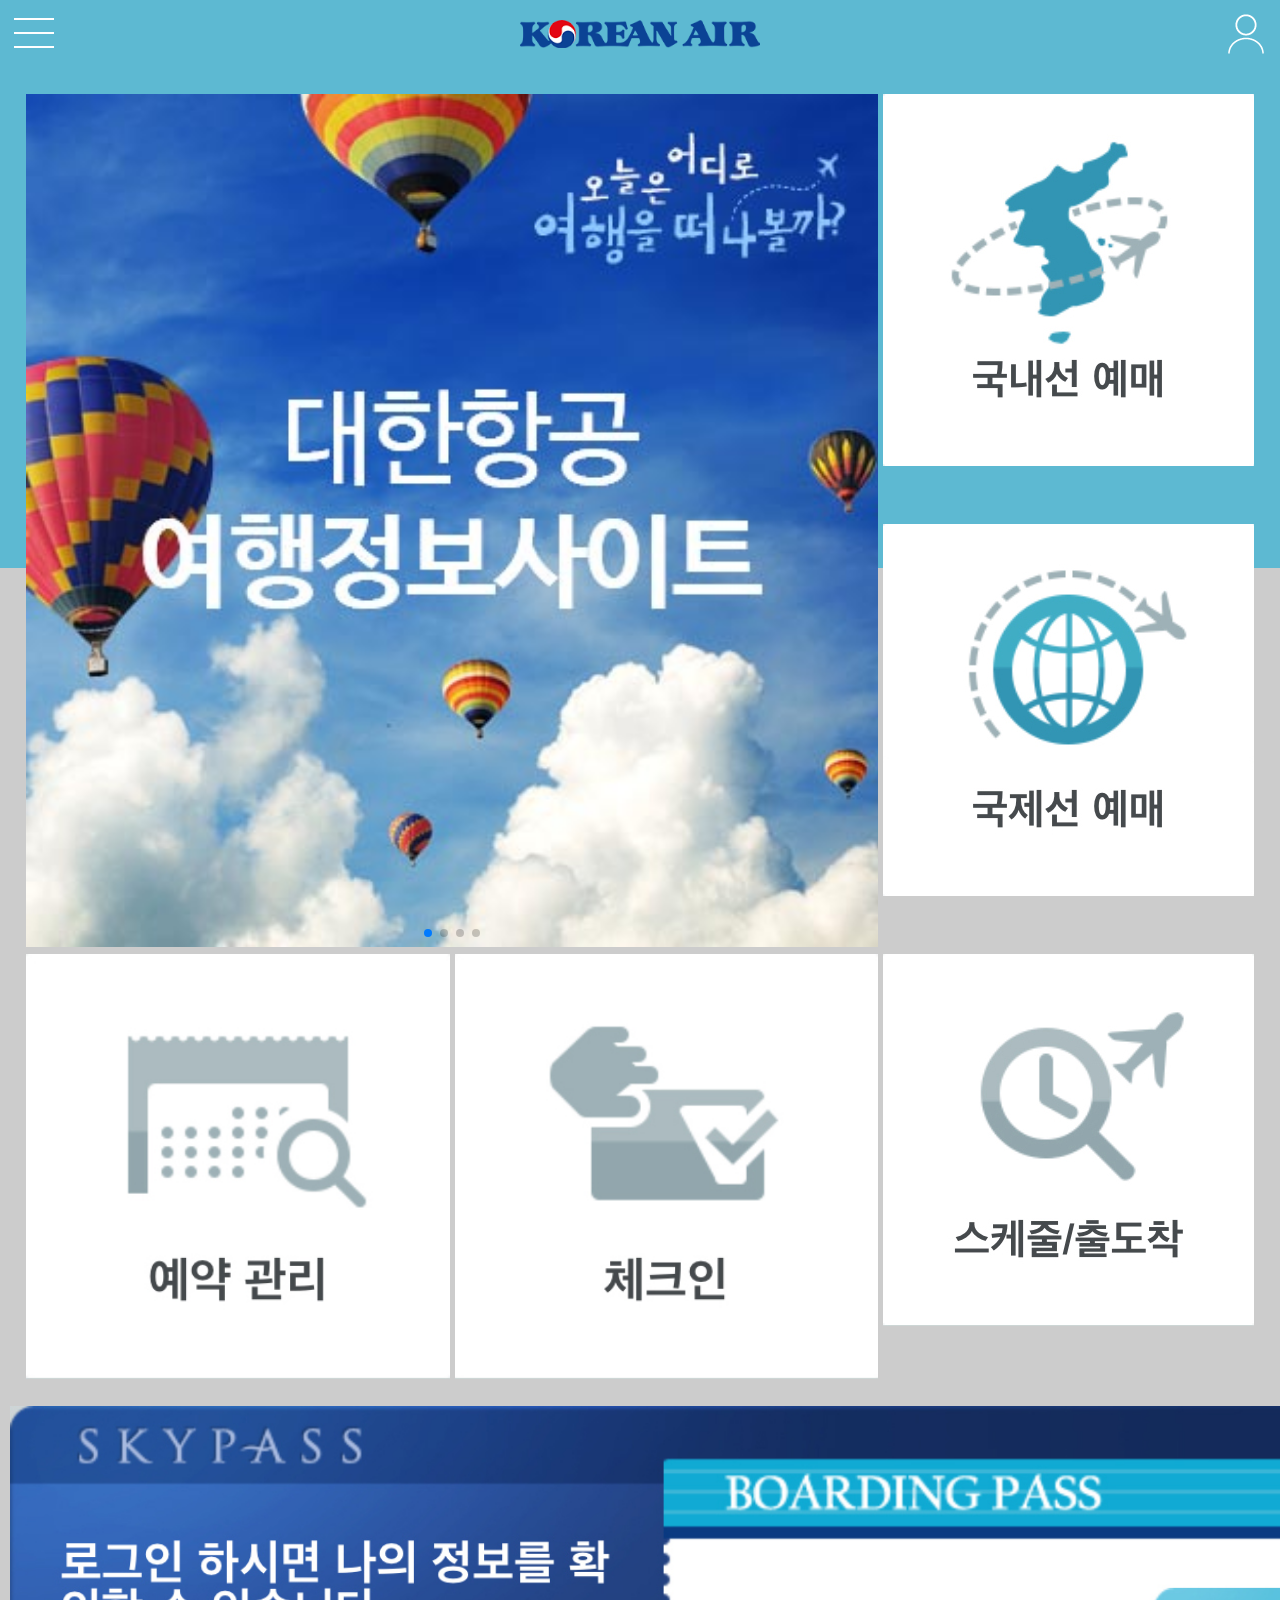
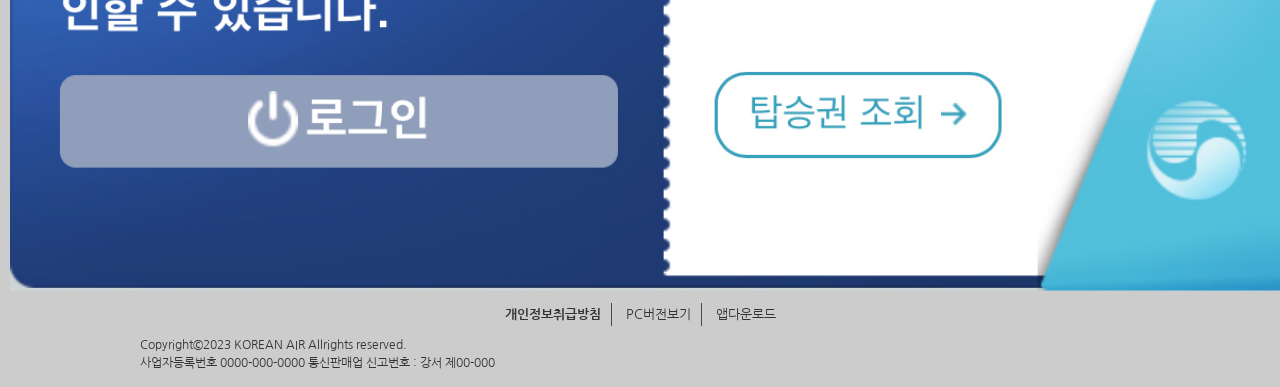
==== index.html @ f7b4826e "Add files via upload" ====
<!DOCTYPE html>
<html lang="ko">
<head>
  <meta charset="UTF-8">
  <meta name="viewport" content="width=device-width, initial-scale=1.0">
  <title>대한항공_모바일웹/앱</title>
  <!-- 1. 초기화 -->
  <link href="./css/reset.css" rel="stylesheet" type="text/css">
  <!-- 2. 공통서식(글자모양, 크기, 색상, 링크) -->
  <link href="./css/base.css" rel="stylesheet" type="text/css">
  <!-- 3. 레이아웃(헤더, 푸터서식) -->
  <link href="./css/layout.css" rel="stylesheet" type="text/css">
  <!-- 4. 메인페이지 서식 -->
  <link href="./css/main.css" rel="stylesheet" type="text/css">
  <!-- 5. 스와이퍼 슬라이드 서식 -->
  <link href="./css/swiper.css" rel="stylesheet" type="text/css">  

  <!-- css새로운 속성 추가시 자동으로 속성앞에 접두사를 붙여주는 스크립트 -->
  <script src="./script/prefixfree.min.js"></script>

</head>
<body>
  <!-- 상단헤더영역 -->
  <header>
    <h1>
      <a href="index.html" title="상단로고">
        <img src="./images/txt_logo.png" alt="상단로고">
      </a>
    </h1>

    <input type="checkbox" id="toggle">
    <label for="toggle" class="t_btn">전체메뉴</label>
    <nav class="gnb">
      <label for="toggle" class="c_btn">닫기</label>
      <ul>
        <li><a href="#" title="">메뉴1</a></li>
        <li><a href="#" title="">메뉴2</a></li>
        <li><a href="#" title="">메뉴3</a></li>
        <li><a href="#" title="">메뉴4</a></li>
        <li><a href="#" title="">메뉴5</a></li>
        <li><a href="#" title="">메뉴6</a></li>
        <li><a href="#" title="">메뉴7</a></li>
      </ul>
    </nav>

    <a href="login.html" title="로그인하기" class="login_btn">로그인</a>
  </header>

  <!-- 메인콘텐츠영역 -->
  <main>
    <section class="g_wrap">
      <h2>대한한공 여행정보</h2>
      <div class="item1 slide">
        <div class="swiper mySwiper">
          <!-- 이미지 목록 -->
          <div class="swiper-wrapper">
            <div class="swiper-slide">
              <a href="#" title="배너1"><img src="./images/banner01.jpg" alt="배너1"></a>
            </div>
            <div class="swiper-slide">
              <a href="#" title="배너2"><img src="./images/banner02.jpg" alt="배너2"></a>
            </div>
            <div class="swiper-slide">
              <a href="#" title="배너3"><img src="./images/banner03.jpg" alt="배너3"></a>
            </div>
            <div class="swiper-slide">
              <a href="#" title="배너4"><img src="./images/banner04.jpg" alt="배너4"></a>
            </div>
          </div>
          <!-- 콘트롤 버튼 -->
          <div class="swiper-pagination"></div>
        </div>
      </div>

      <div class="item02">
        <a href="#" title="국내선 예매">
          <img src="./images/m_img01.jpg" alt="국내선 예매">
        </a>
      </div>

      <div class="item03">
        <a href="#" title="국제선 예매">
          <img src="./images/m_img02.jpg" alt="국제선 예매">
        </a>
      </div>

      <div class="item04">
        <a href="#" title="스케줄 도착">
          <img src="./images/m_img03.jpg" alt="스케줄 도착">
        </a>
      </div>

      <div class="item05">
        <a href="#" title="체크인">
          <img src="./images/m_img04.jpg" alt="체크인">
        </a>
      </div>

      <div class="item06">
        <a href="#" title="예약관리">
          <img src="./images/m_img05.jpg" alt="예약관리">
        </a>
      </div>
    </section>

    <article class="skypass">
      <h2>skypass</h2>
      <a href="#" title="스카이패스">
        <img src="./images/skypass.jpg" alt="skypass">
      </a>
    </article>

  </main>

  <!-- 푸터영역 -->
  <footer>
    <nav class="f_lnb">
      <ul>
        <li><a href="#" title="개인정보취급방침">개인정보취급방침</a></li>
        <li><a href="#" title="PC버전보기">PC버전보기</a></li>
        <li><a href="#" title="앱 다운로드">앱다운로드</a></li>
      </ul>
    </nav>
    <address>
      <p>Copyright&copy;2023 KOREAN AIR Allrights reserved.</p>
      <p>사업자등록번호 0000-000-0000 통신판매업 신고번호 : 강서 제00-000</p>
    </address>
  </footer>

  <!-- 스와이퍼 슬라이드 스크립트 소스 -->
  <script src="./script/swiper.js"></script>
  <script>
    var swiper = new Swiper(".mySwiper",{
      spaceBetween: 0,
      centeredSlides: true,
      autoplay: {
        delay: 3000,
        disableOnInteraction: false,
      },
      pagination: {
        el: ".swiper-pagination",
        clickable: true,
      },
    });
  </script>
</body>
</html>
---- css/base.css ----
@charset "utf-8";

/* 공통서식 */
@import url('https://fonts.googleapis.com/css2?family=Nanum+Gothic:wght@400;700&display=swap');

body{
  font-family: 'Nanum Gothic', sans-serif, arial;
  font-size:13px;
  color:#333;
  overflow-x: hidden; /*가로스크롤바 안나옴*/
}
a{
  color:#333;
  text-decoration:none;
}
img{width:100%;/* 이미지크기 자동조절 */}
---- css/layout.css ----
@charset "utf-8";

/* 헤더서식 */
header{
  width:100%;
  height:68px;
  position:fixed;
  top:0px;left:0px;
  background-color:#5db9d2;
  z-index:8000;
}
header h1{
  width:240px;
  margin:0 auto;
  padding-top:20px;
}
.t_btn, .login_btn{
  background:url('../images/btn_sprite.png');
  position:absolute;
  top:10px;
  width:48px;height:48px;
  display:block;
  text-indent:-9999px;
}
/* 토글버튼 */
.t_btn{
  background-position: 0px 0px;
  left:10px;
}
/* 로그인버튼 */
.login_btn{
  background-position:-48px 0px;
  right:10px;
}

/* gnb서식 */
.gnb{
  width:100%;height:100%;
  position:fixed;
  top:0px;left:-100%;
  background-color:rgba(0,0,0,.8);
  z-index:9000;
  transition:0.5s;
}
/* 체크박스에 체크되면 gnb left:0px되게 하여 보이게 하기 */
#toggle:checked ~ .gnb{left:0px;}

/* 체크박스 숨기기 */
#toggle{display:none;}

.gnb > ul{
  width:70%;height:100%;
  padding-top:70px;
  background:#fff;
}
.gnb > ul > li{
  border-bottom:1px solid #ccc;
  text-indent:20px;
}
.gnb > ul > li > a{
  font-size:1.2rem;
  display:block;
  line-height:50px;
}
.c_btn{
  display:block;
  width:48px;height:48px;
  background:url('../images/btn_sprite.png');
  background-position:-96px 0px;
  position:absolute;
  right:5%;top:5%;
  z-index:9999;
  text-indent:-9999px;
}

main{padding-top:68px;}

/* 푸터서식 */
footer{
  padding:15px;
  box-sizing: border-box;
  background-color:#cccccc;
}

footer .f_lnb{}
footer .f_lnb > ul{
  text-align:center;
}
footer .f_lnb > ul > li{
  display:inline-block;
}
footer .f_lnb > ul > li > a{}
.f_lnb li:first-child > a{
  font-weight:bold;
}
.f_lnb > ul > li > a{
  padding:5px 10px;
  border-right:1px solid #494949;
}
.f_lnb > ul > li:last-child > a{
  border-right:none;
}
address{
  width:80%;
  margin:0px auto;
  font-size:12px;
  padding-top:15px;
  font-style:normal;
  line-height:18px;
}
---- css/main.css ----
@charset "utf-8";

/* 메인서식 main.css */
main{
  background: rgb(93,185,210); /* 구형 모바일 버전에서 적용 */
  background: linear-gradient(180deg, rgba(93,185,210,1) 30%, rgba(204,204,204,1) 30%);
  /* 크롬, 사파리 브라우저에서 새로나온 속성을 임시로 사용하기 위함 */
  -webkit-background: linear-gradient(180deg, rgba(93,185,210,1) 30%, rgba(204,204,204,1) 30%);
  /* ms사에서 만든 브라우저 edge 브라우저 사용자를 위함 */
  -ms-background: linear-gradient(180deg, rgba(93,185,210,1) 30%, rgba(204,204,204,1) 30%);
  /* moz 모질라 파이어폭스 브라우저 사용자를 위함 */
  -moz-background: linear-gradient(180deg, rgba(93,185,210,1) 30%, rgba(204,204,204,1) 30%);
  /* 오페라 브라우저 사용자를 위함 */
  -o-background: linear-gradient(180deg, rgba(93,185,210,1) 30%, rgba(204,204,204,1) 30%);
}
section > h2{display:none;}
.g_wrap{
  padding:2%; 
  display:grid;
  grid-gap:5px;
  grid-template-columns:repeat(3, auto) ;
  grid-template-areas:
    "banner banner right01"
    "banner banner right02"
    "bottom01 bottom02 bottom03"
  ;
}
.item1{
  grid-area:banner;
  overflow:hidden;
  position:relative;
}
.item2{grid-area:right01;}
.item3{grid-area:right02;}
.item4{grid-area:bottom01;}
.item5{grid-area:bottom02;}
.item6{grid-area:bottom03;}

/* 스카이패스 */
.skypass{padding-left:10px;}
.skypass > h2{display:none;}
.skypass img{}
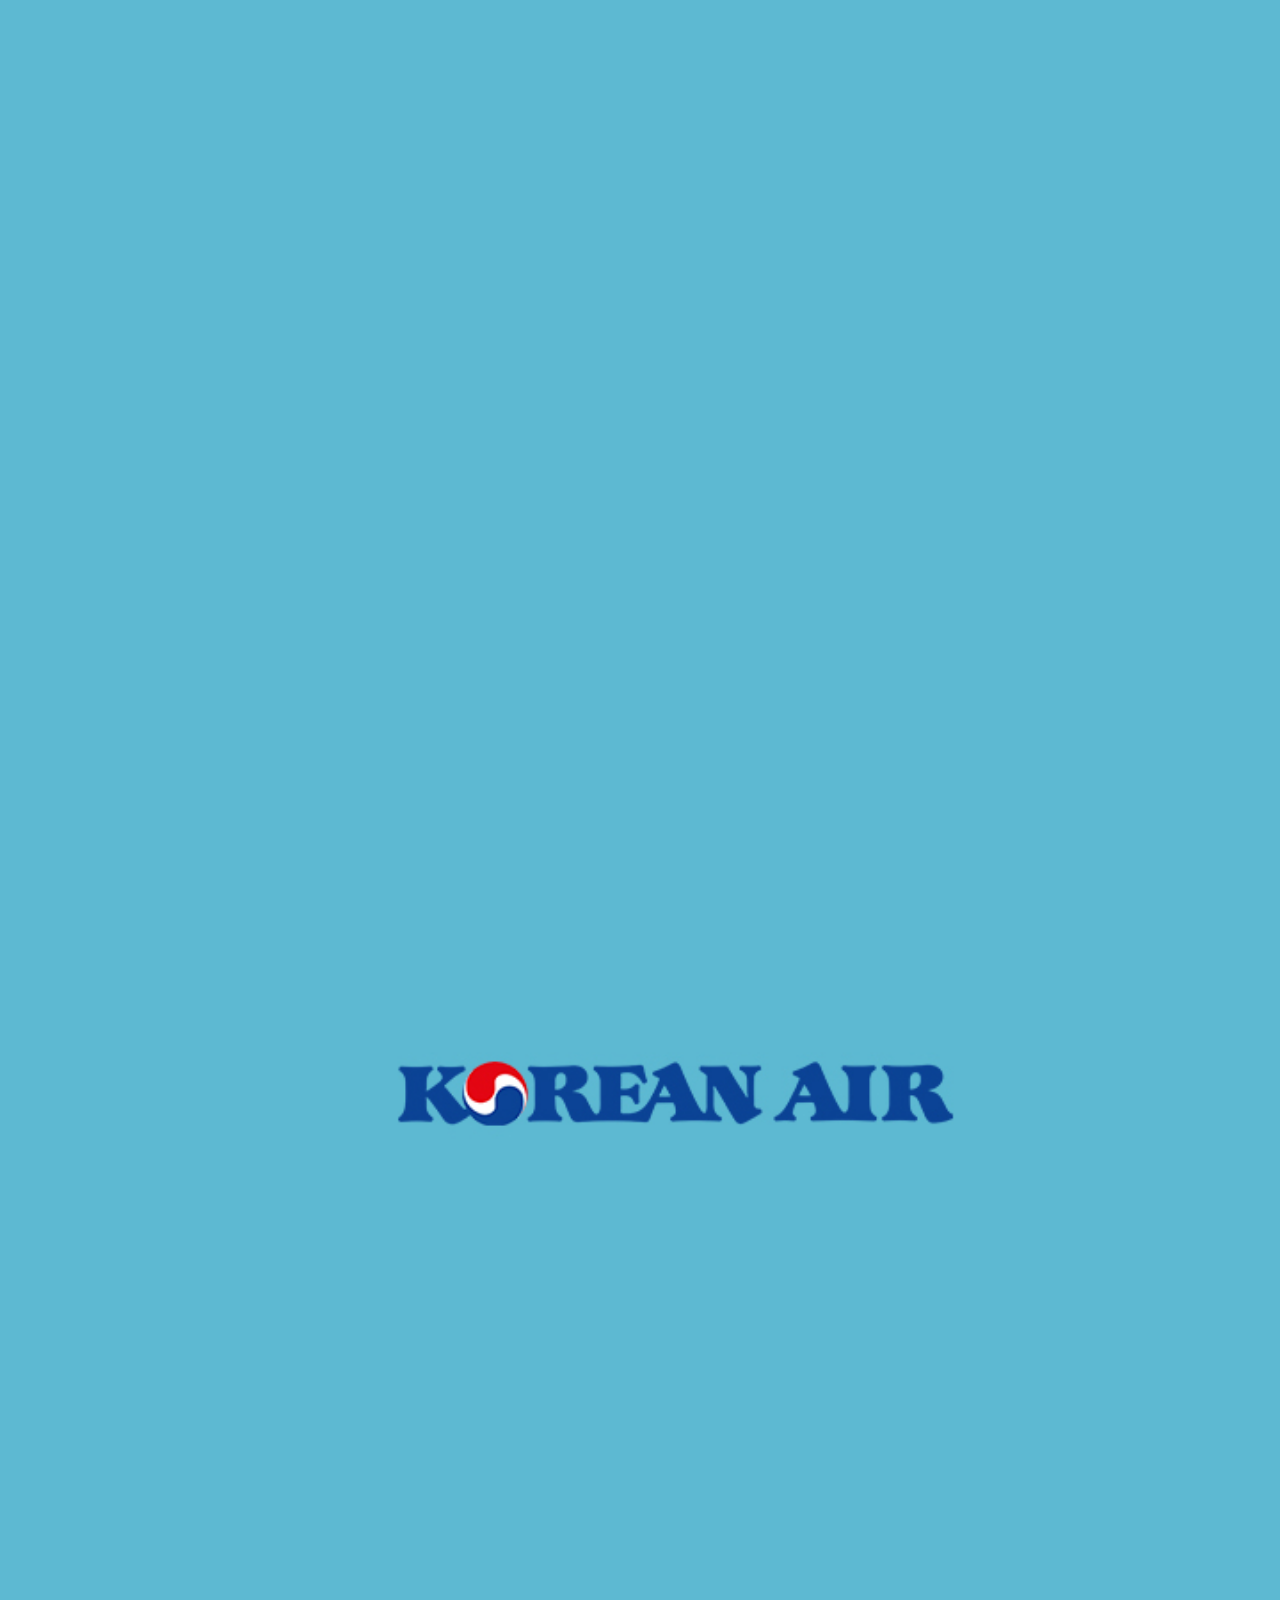
==== commit 85bb7175: "Add files via upload" ====
--- a/index.html
+++ b/index.html
@@ -3,145 +3,16 @@
 <head>
   <meta charset="UTF-8">
   <meta name="viewport" content="width=device-width, initial-scale=1.0">
-  <title>대한항공_모바일웹/앱</title>
-  <!-- 1. 초기화 -->
+  <meta http-equiv="refresh" content="2;url=main.html">
+  <title>대한항공 모바일 웹/앱</title>
+  <!-- 1. css초기화 -->
   <link href="./css/reset.css" rel="stylesheet" type="text/css">
-  <!-- 2. 공통서식(글자모양, 크기, 색상, 링크) -->
-  <link href="./css/base.css" rel="stylesheet" type="text/css">
-  <!-- 3. 레이아웃(헤더, 푸터서식) -->
-  <link href="./css/layout.css" rel="stylesheet" type="text/css">
-  <!-- 4. 메인페이지 서식 -->
-  <link href="./css/main.css" rel="stylesheet" type="text/css">
-  <!-- 5. 스와이퍼 슬라이드 서식 -->
-  <link href="./css/swiper.css" rel="stylesheet" type="text/css">  
-
-  <!-- css새로운 속성 추가시 자동으로 속성앞에 접두사를 붙여주는 스크립트 -->
-  <script src="./script/prefixfree.min.js"></script>
-
+  <style>
+    body{background-color:#5DB9D2;}
+    img{width:100%;}
+  </style>
 </head>
 <body>
-  <!-- 상단헤더영역 -->
-  <header>
-    <h1>
-      <a href="index.html" title="상단로고">
-        <img src="./images/txt_logo.png" alt="상단로고">
-      </a>
-    </h1>
-
-    <input type="checkbox" id="toggle">
-    <label for="toggle" class="t_btn">전체메뉴</label>
-    <nav class="gnb">
-      <label for="toggle" class="c_btn">닫기</label>
-      <ul>
-        <li><a href="#" title="">메뉴1</a></li>
-        <li><a href="#" title="">메뉴2</a></li>
-        <li><a href="#" title="">메뉴3</a></li>
-        <li><a href="#" title="">메뉴4</a></li>
-        <li><a href="#" title="">메뉴5</a></li>
-        <li><a href="#" title="">메뉴6</a></li>
-        <li><a href="#" title="">메뉴7</a></li>
-      </ul>
-    </nav>
-
-    <a href="login.html" title="로그인하기" class="login_btn">로그인</a>
-  </header>
-
-  <!-- 메인콘텐츠영역 -->
-  <main>
-    <section class="g_wrap">
-      <h2>대한한공 여행정보</h2>
-      <div class="item1 slide">
-        <div class="swiper mySwiper">
-          <!-- 이미지 목록 -->
-          <div class="swiper-wrapper">
-            <div class="swiper-slide">
-              <a href="#" title="배너1"><img src="./images/banner01.jpg" alt="배너1"></a>
-            </div>
-            <div class="swiper-slide">
-              <a href="#" title="배너2"><img src="./images/banner02.jpg" alt="배너2"></a>
-            </div>
-            <div class="swiper-slide">
-              <a href="#" title="배너3"><img src="./images/banner03.jpg" alt="배너3"></a>
-            </div>
-            <div class="swiper-slide">
-              <a href="#" title="배너4"><img src="./images/banner04.jpg" alt="배너4"></a>
-            </div>
-          </div>
-          <!-- 콘트롤 버튼 -->
-          <div class="swiper-pagination"></div>
-        </div>
-      </div>
-
-      <div class="item02">
-        <a href="#" title="국내선 예매">
-          <img src="./images/m_img01.jpg" alt="국내선 예매">
-        </a>
-      </div>
-
-      <div class="item03">
-        <a href="#" title="국제선 예매">
-          <img src="./images/m_img02.jpg" alt="국제선 예매">
-        </a>
-      </div>
-
-      <div class="item04">
-        <a href="#" title="스케줄 도착">
-          <img src="./images/m_img03.jpg" alt="스케줄 도착">
-        </a>
-      </div>
-
-      <div class="item05">
-        <a href="#" title="체크인">
-          <img src="./images/m_img04.jpg" alt="체크인">
-        </a>
-      </div>
-
-      <div class="item06">
-        <a href="#" title="예약관리">
-          <img src="./images/m_img05.jpg" alt="예약관리">
-        </a>
-      </div>
-    </section>
-
-    <article class="skypass">
-      <h2>skypass</h2>
-      <a href="#" title="스카이패스">
-        <img src="./images/skypass.jpg" alt="skypass">
-      </a>
-    </article>
-
-  </main>
-
-  <!-- 푸터영역 -->
-  <footer>
-    <nav class="f_lnb">
-      <ul>
-        <li><a href="#" title="개인정보취급방침">개인정보취급방침</a></li>
-        <li><a href="#" title="PC버전보기">PC버전보기</a></li>
-        <li><a href="#" title="앱 다운로드">앱다운로드</a></li>
-      </ul>
-    </nav>
-    <address>
-      <p>Copyright&copy;2023 KOREAN AIR Allrights reserved.</p>
-      <p>사업자등록번호 0000-000-0000 통신판매업 신고번호 : 강서 제00-000</p>
-    </address>
-  </footer>
-
-  <!-- 스와이퍼 슬라이드 스크립트 소스 -->
-  <script src="./script/swiper.js"></script>
-  <script>
-    var swiper = new Swiper(".mySwiper",{
-      spaceBetween: 0,
-      centeredSlides: true,
-      autoplay: {
-        delay: 3000,
-        disableOnInteraction: false,
-      },
-      pagination: {
-        el: ".swiper-pagination",
-        clickable: true,
-      },
-    });
-  </script>
+  <img src="./images/splash.jpg" alt="스플래시 이미지">
 </body>
 </html>
